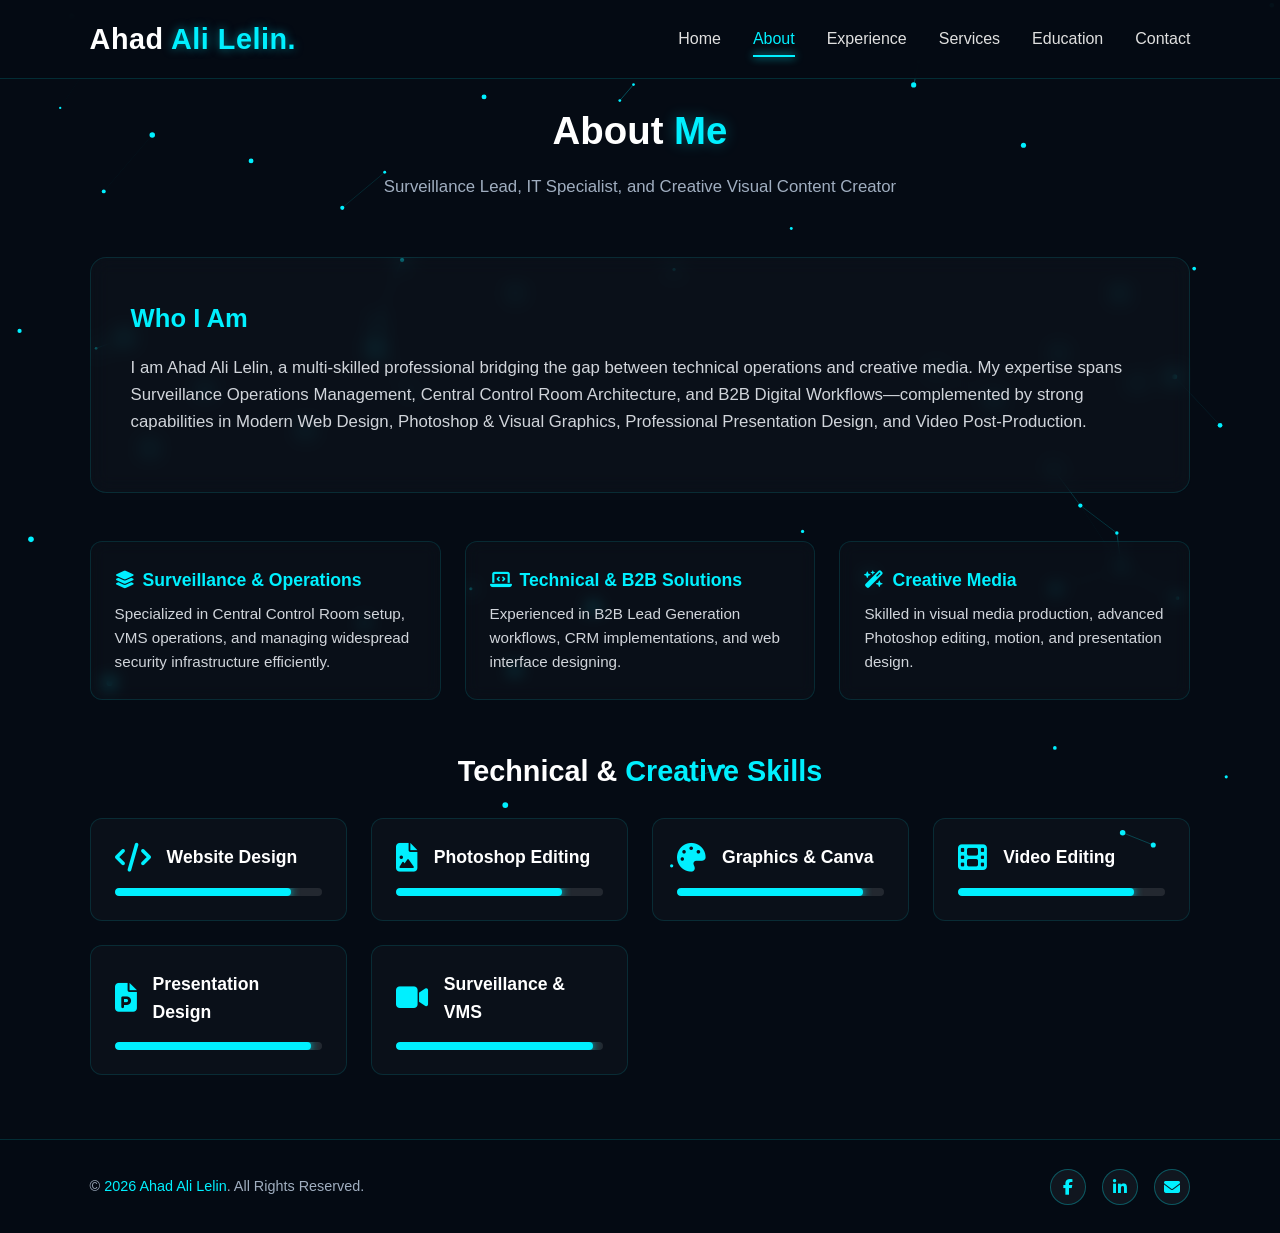
==== about.html @ 0254fa6e "Update about.html" ====
<!DOCTYPE html>
<html lang="bn">
<head>
    <meta charset="UTF-8">
    <meta name="viewport" content="width=device-width, initial-scale=1.0">
    <title>About - Ahad Ali Lelin</title>
    <!-- Font Awesome Icons -->
    <link rel="stylesheet" href="https://cdnjs.cloudflare.com/ajax/libs/font-awesome/6.4.2/css/all.min.css">
    <style>
        * { margin: 0; padding: 0; box-sizing: border-box; font-family: 'Segoe UI', Tahoma, Geneva, Verdana, sans-serif; }
        body { background-color: #050b14; color: #fff; overflow-x: hidden; line-height: 1.6; }
        #bg-canvas { position: fixed; top: 0; left: 0; width: 100%; height: 100%; z-index: -1; background-color: #050b14; pointer-events: none; }
        
        /* Navigation Header */
        .header { position: fixed; top: 0; left: 0; width: 100%; padding: 1rem 7%; background: rgba(5, 11, 20, 0.95); backdrop-filter: blur(12px); display: flex; justify-content: space-between; align-items: center; z-index: 1000; border-bottom: 1px solid rgba(0, 240, 255, 0.15); }
        .logo { font-size: 1.8rem; color: #fff; text-decoration: none; font-weight: 700; letter-spacing: 0.5px; }
        .logo span { color: #00f0ff; text-shadow: 0 0 10px rgba(0, 240, 255, 0.5); }
        .navbar { display: flex; align-items: center; gap: 2rem; }
        .navbar a { font-size: 1rem; color: #e0e0e0; text-decoration: none; font-weight: 500; transition: all 0.3s ease; position: relative; }
        .navbar a::after { content: ''; position: absolute; bottom: -5px; left: 0; width: 0%; height: 2px; background: #00f0ff; transition: 0.3s ease; box-shadow: 0 0 8px #00f0ff; }
        .navbar a:hover::after, .navbar a.active::after { width: 100%; }
        .navbar a:hover, .navbar a.active { color: #00f0ff; }
        
        /* Main Container */
        .main-content { 
            padding-top: 100px; 
            padding-bottom: 4rem; 
            padding-left: 7%; 
            padding-right: 7%; 
            max-width: 1300px; 
            margin: 0 auto; 
            position: relative;
            z-index: 1;
        }
        .heading { font-size: 2.4rem; text-align: center; margin-bottom: 0.8rem; font-weight: 700; }
        .heading span { color: #00f0ff; text-shadow: 0 0 15px rgba(0, 240, 255, 0.3); }
        .sub-heading { text-align: center; color: #a0aec0; margin-bottom: 3.5rem; font-size: 1.05rem; }

        /* About Section Block */
        .about-content {
            background: rgba(255, 255, 255, 0.025);
            backdrop-filter: blur(10px);
            border: 1px solid rgba(0, 240, 255, 0.12);
            border-radius: 16px;
            padding: 2.5rem;
            margin-bottom: 3rem;
        }

        .about-content h3 { font-size: 1.6rem; color: #00f0ff; margin-bottom: 1rem; }
        .about-content p { color: #d1d5db; font-size: 1.05rem; margin-bottom: 1rem; }

        /* Information Grid Highlights */
        .info-grid {
            display: grid;
            grid-template-columns: repeat(auto-fit, minmax(280px, 1fr));
            gap: 1.5rem;
            margin-bottom: 3rem;
        }

        .info-box {
            background: rgba(255, 255, 255, 0.02);
            border: 1px solid rgba(0, 240, 255, 0.12);
            padding: 1.5rem;
            border-radius: 12px;
            backdrop-filter: blur(8px);
        }

        .info-box h4 {
            color: #00f0ff;
            font-size: 1.1rem;
            margin-bottom: 0.5rem;
            display: flex;
            align-items: center;
            gap: 0.5rem;
        }

        .info-box p {
            color: #d1d5db;
            font-size: 0.95rem;
        }

        /* Technical & Creative Skills Section */
        .skills-heading { font-size: 1.8rem; margin: 3rem 0 1.5rem; text-align: center; color: #fff; }
        .skills-heading span { color: #00f0ff; }

        .skills-grid {
            display: grid;
            grid-template-columns: repeat(auto-fit, minmax(250px, 1fr));
            gap: 1.5rem;
        }

        .skill-card {
            background: rgba(255, 255, 255, 0.025);
            border: 1px solid rgba(0, 240, 255, 0.12);
            padding: 1.5rem;
            border-radius: 12px;
            transition: all 0.4s ease;
            position: relative;
            overflow: hidden;
        }

        .skill-card:hover {
            border-color: #00f0ff;
            transform: translateY(-5px);
            box-shadow: 0 10px 25px rgba(0, 240, 255, 0.15);
            background: rgba(0, 240, 255, 0.03);
        }

        .skill-card-header {
            display: flex;
            align-items: center;
            gap: 1rem;
            margin-bottom: 1rem;
        }

        .skill-card-header i {
            font-size: 1.8rem;
            color: #00f0ff;
        }

        .skill-card-header h4 {
            font-size: 1.1rem;
            color: #fff;
        }

        .progress-bar {
            width: 100%;
            height: 8px;
            background: rgba(255, 255, 255, 0.1);
            border-radius: 10px;
            overflow: hidden;
        }

        .progress {
            height: 100%;
            background: #00f0ff;
            box-shadow: 0 0 10px #00f0ff;
            border-radius: 10px;
        }

        /* Footer Section */
        .footer { 
            background: rgba(5, 11, 20, 0.95); 
            border-top: 1px solid rgba(0, 240, 255, 0.15); 
            padding: 1.8rem 7%; 
            position: relative;
            z-index: 1;
        }
        
        .footer-content { 
            display: flex; 
            justify-content: space-between; 
            align-items: center; 
            max-width: 1300px; 
            margin: 0 auto; 
            flex-wrap: wrap; 
            gap: 1rem; 
        }
        
        .footer-text { color: #a0aec0; font-size: 0.9rem; }
        .footer-text span { color: #00f0ff; }
        
        .footer-socials { display: flex; gap: 1rem; }
        .footer-socials a { 
            display: inline-flex; 
            justify-content: center; 
            align-items: center; 
            width: 36px; 
            height: 36px; 
            background: rgba(255, 255, 255, 0.05); 
            border: 1px solid rgba(0, 240, 255, 0.3); 
            border-radius: 50%; 
            color: #00f0ff; 
            font-size: 1rem; 
            text-decoration: none; 
            transition: all 0.3s ease; 
        }
        
        .footer-socials a:hover { 
            background: #00f0ff; 
            color: #050b14; 
            box-shadow: 0 0 10px #00f0ff; 
        }

        @media (max-width: 991px) { 
            .header { padding: 1rem 4%; } 
            .main-content { padding-left: 5%; padding-right: 5%; }
        }
        @media (max-width: 768px) { 
            .navbar { display: none; }
            .main-content { padding-top: 90px; }
            .footer-content { flex-direction: column; text-align: center; } 
        }
    </style>
</head>
<body>
    <canvas id="bg-canvas"></canvas>

    <!-- Header Navigation -->
    <header class="header">
        <a href="index.html" class="logo">Ahad<span> Ali Lelin.</span></a>
        <nav class="navbar">
            <a href="index.html">Home</a>
            <a href="about.html" class="active">About</a>
            <a href="experience.html">Experience</a>
            <a href="services.html">Services</a>
            <a href="education.html">Education</a>
            <a href="contact.html">Contact</a>
        </nav>
    </header>

    <!-- Main Content -->
    <main class="main-content">
        <h2 class="heading">About <span>Me</span></h2>
        <p class="sub-heading">Surveillance Lead, IT Specialist, and Creative Visual Content Creator</p>

        <div class="about-content">
            <h3>Who I Am</h3>
            <p>I am Ahad Ali Lelin, a multi-skilled professional bridging the gap between technical operations and creative media. My expertise spans Surveillance Operations Management, Central Control Room Architecture, and B2B Digital Workflows—complemented by strong capabilities in Modern Web Design, Photoshop & Visual Graphics, Professional Presentation Design, and Video Post-Production.</p>
        </div>

        <!-- Highlight Info Grid -->
        <div class="info-grid">
            <div class="info-box">
                <h4><i class="fa-solid fa-layer-group"></i> Surveillance & Operations</h4>
                <p>Specialized in Central Control Room setup, VMS operations, and managing widespread security infrastructure efficiently.</p>
            </div>
            <div class="info-box">
                <h4><i class="fa-solid fa-laptop-code"></i> Technical & B2B Solutions</h4>
                <p>Experienced in B2B Lead Generation workflows, CRM implementations, and web interface designing.</p>
            </div>
            <div class="info-box">
                <h4><i class="fa-solid fa-wand-magic-sparkles"></i> Creative Media</h4>
                <p>Skilled in visual media production, advanced Photoshop editing, motion, and presentation design.</p>
            </div>
        </div>

        <h3 class="skills-heading">Technical & <span>Creative Skills</span></h3>

        <div class="skills-grid">
            <div class="skill-card">
                <div class="skill-card-header">
                    <i class="fa-solid fa-code"></i>
                    <h4>Website Design</h4>
                </div>
                <div class="progress-bar">
                    <div class="progress" style="width: 85%;"></div>
                </div>
            </div>

            <div class="skill-card">
                <div class="skill-card-header">
                    <i class="fa-solid fa-file-image"></i>
                    <h4>Photoshop Editing</h4>
                </div>
                <div class="progress-bar">
                    <div class="progress" style="width: 80%;"></div>
                </div>
            </div>

            <div class="skill-card">
                <div class="skill-card-header">
                    <i class="fa-solid fa-palette"></i>
                    <h4>Graphics & Canva</h4>
                </div>
                <div class="progress-bar">
                    <div class="progress" style="width: 90%;"></div>
                </div>
            </div>

            <div class="skill-card">
                <div class="skill-card-header">
                    <i class="fa-solid fa-film"></i>
                    <h4>Video Editing</h4>
                </div>
                <div class="progress-bar">
                    <div class="progress" style="width: 85%;"></div>
                </div>
            </div>

            <div class="skill-card">
                <div class="skill-card-header">
                    <i class="fa-solid fa-file-powerpoint"></i>
                    <h4>Presentation Design</h4>
                </div>
                <div class="progress-bar">
                    <div class="progress" style="width: 95%;"></div>
                </div>
            </div>

            <div class="skill-card">
                <div class="skill-card-header">
                    <i class="fa-solid fa-video"></i>
                    <h4>Surveillance & VMS</h4>
                </div>
                <div class="progress-bar">
                    <div class="progress" style="width: 95%;"></div>
                </div>
            </div>
        </div>
    </main>

    <!-- Footer Section -->
    <footer class="footer">
        <div class="footer-content">
            <p class="footer-text">&copy; <span id="year"></span> <span>Ahad Ali Lelin</span>. All Rights Reserved.</p>
            <div class="footer-socials">
                <a href="https://www.facebook.com/ahedali.co" target="_blank" rel="noopener noreferrer" aria-label="Facebook"><i class="fa-brands fa-facebook-f"></i></a>
                <a href="https://www.linkedin.com/in/ahed-ali-1a391a42a" target="_blank" rel="noopener noreferrer" aria-label="LinkedIn"><i class="fa-brands fa-linkedin-in"></i></a>
                <a href="mailto:lalin1622214@gmail.com" aria-label="Email"><i class="fa-solid fa-envelope"></i></a>
            </div>
        </div>
    </footer>

    <!-- Background Canvas Animation Script -->
    <script>
        document.getElementById('year').textContent = new Date().getFullYear();

        const canvas = document.getElementById('bg-canvas');
        const ctx = canvas.getContext('2d');
        let particlesArray = [];
        const numberOfParticles = 60;

        function resizeCanvas() { 
            canvas.width = window.innerWidth; 
            canvas.height = window.innerHeight; 
        }
        resizeCanvas();

        window.addEventListener('resize', () => {
            resizeCanvas();
            init();
        });

        class Particle {
            constructor() {
                this.x = Math.random() * canvas.width;
                this.y = Math.random() * canvas.height;
                this.size = Math.random() * 2 + 1;
                this.speedX = (Math.random() - 0.5) * 0.5;
                this.speedY = (Math.random() - 0.5) * 0.5;
                this.color = '#00f0ff';
            }
            update() {
                this.x += this.speedX; 
                this.y += this.speedY;
                if (this.x > canvas.width) this.x = 0; 
                if (this.x < 0) this.x = canvas.width;
                if (this.y > canvas.height) this.y = 0; 
                if (this.y < 0) this.y = canvas.height;
            }
            draw() {
                ctx.beginPath(); 
                ctx.arc(this.x, this.y, this.size, 0, Math.PI * 2);
                ctx.fillStyle = this.color; 
                ctx.fill();
            }
        }

        function init() { 
            particlesArray = []; 
            for (let i = 0; i < numberOfParticles; i++) { 
                particlesArray.push(new Particle()); 
            } 
        }

        function animate() { 
            ctx.clearRect(0, 0, canvas.width, canvas.height); 
            for (let i = 0; i < particlesArray.length; i++) { 
                particlesArray[i].update(); 
                particlesArray[i].draw(); 

                for (let j = i; j < particlesArray.length; j++) {
                    const dx = particlesArray[i].x - particlesArray[j].x;
                    const dy = particlesArray[i].y - particlesArray[j].y;
                    const distance = Math.sqrt(dx * dx + dy * dy);
                    
                    if (distance < 100) {
                        ctx.beginPath();
                        ctx.strokeStyle = `rgba(0, 240, 255, ${0.8 - distance/100})`;
                        ctx.lineWidth = 0.5;
                        ctx.moveTo(particlesArray[i].x, particlesArray[i].y);
                        ctx.lineTo(particlesArray[j].x, particlesArray[j].y);
                        ctx.stroke();
                    }
                }
            } 
            requestAnimationFrame(animate); 
        }

        init(); 
        animate();
    </script>
</body>
</html>
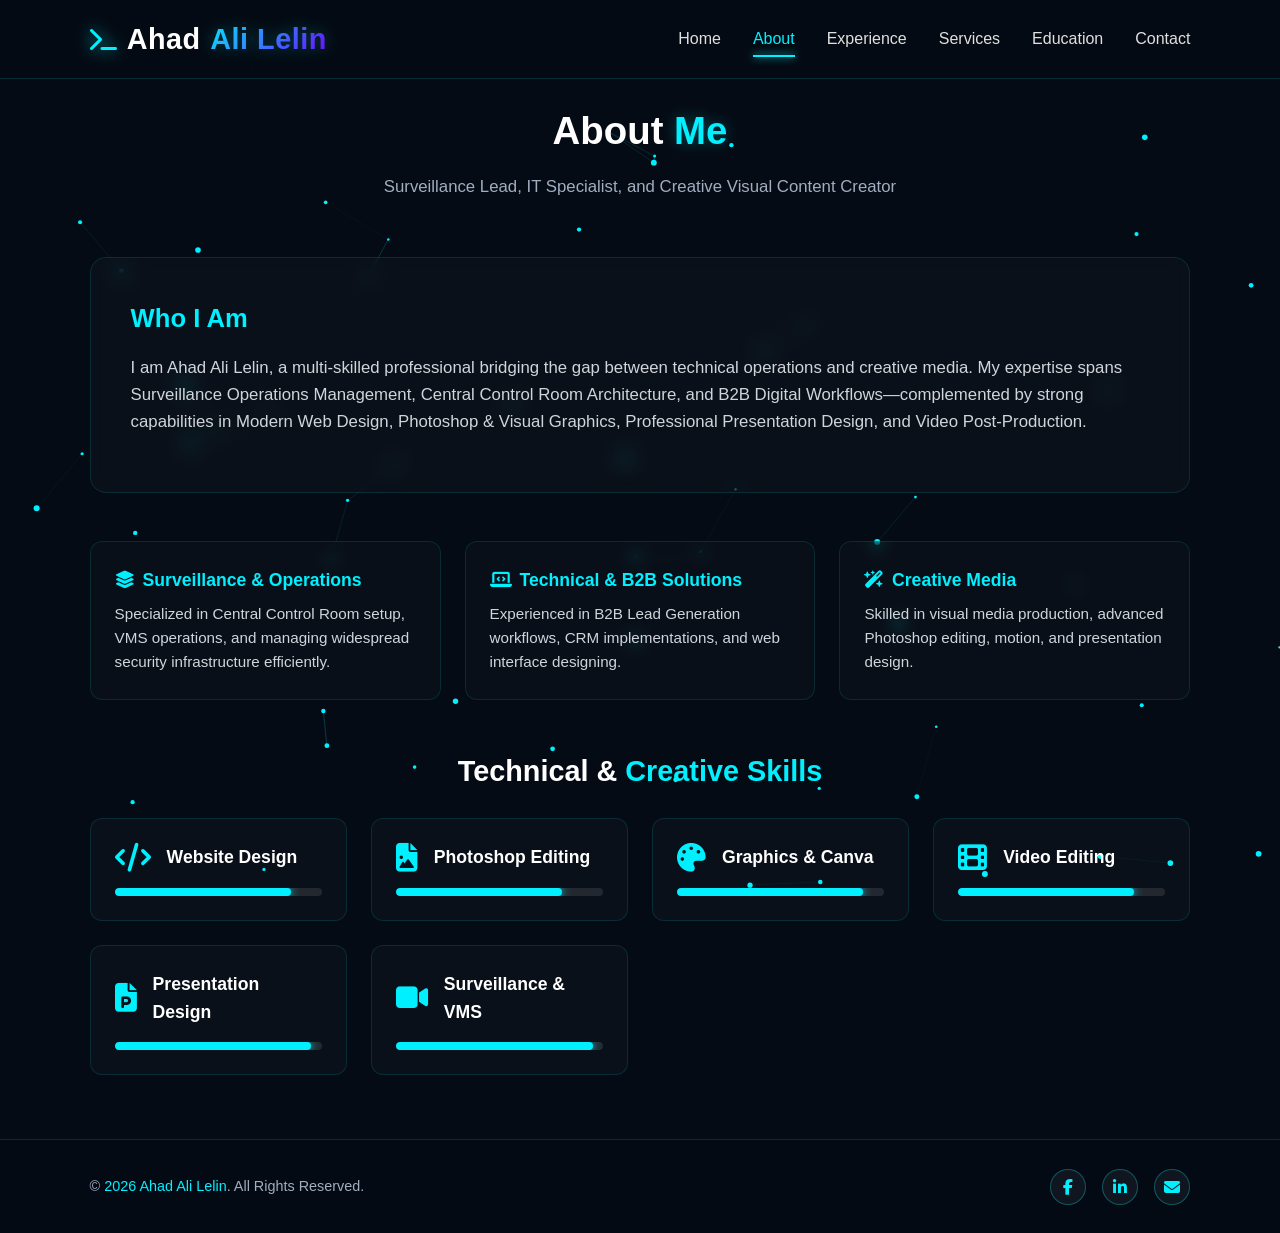
==== commit 79136eed: "Update about.html" ====
--- a/about.html
+++ b/about.html
@@ -11,17 +11,47 @@
         body { background-color: #050b14; color: #fff; overflow-x: hidden; line-height: 1.6; }
         #bg-canvas { position: fixed; top: 0; left: 0; width: 100%; height: 100%; z-index: -1; background-color: #050b14; pointer-events: none; }
         
-        /* Navigation Header */
+        /* Fixed Header Nav */
         .header { position: fixed; top: 0; left: 0; width: 100%; padding: 1rem 7%; background: rgba(5, 11, 20, 0.95); backdrop-filter: blur(12px); display: flex; justify-content: space-between; align-items: center; z-index: 1000; border-bottom: 1px solid rgba(0, 240, 255, 0.15); }
-        .logo { font-size: 1.8rem; color: #fff; text-decoration: none; font-weight: 700; letter-spacing: 0.5px; }
-        .logo span { color: #00f0ff; text-shadow: 0 0 10px rgba(0, 240, 255, 0.5); }
+        
+        /* Dynamic Dynamic Neon Logo Style */
+        .logo {
+            font-size: 1.8rem;
+            color: #ffffff;
+            text-decoration: none;
+            font-weight: 700;
+            letter-spacing: 0.5px;
+            display: inline-flex;
+            align-items: center;
+            gap: 0.6rem;
+            transition: all 0.3s ease;
+        }
+
+        .logo-icon {
+            font-size: 1.5rem;
+            color: #00f0ff;
+            filter: drop-shadow(0 0 8px rgba(0, 240, 255, 0.8));
+            transition: transform 0.4s ease, color 0.4s ease;
+        }
+
+        .logo-accent {
+            background: linear-gradient(135deg, #00f0ff 0%, #7000ff 100%);
+            -webkit-background-clip: text;
+            -webkit-text-fill-color: transparent;
+            filter: drop-shadow(0 0 8px rgba(0, 240, 255, 0.3));
+        }
+
+        .logo:hover .logo-icon {
+            transform: rotate(15deg) scale(1.1);
+        }
+
         .navbar { display: flex; align-items: center; gap: 2rem; }
         .navbar a { font-size: 1rem; color: #e0e0e0; text-decoration: none; font-weight: 500; transition: all 0.3s ease; position: relative; }
         .navbar a::after { content: ''; position: absolute; bottom: -5px; left: 0; width: 0%; height: 2px; background: #00f0ff; transition: 0.3s ease; box-shadow: 0 0 8px #00f0ff; }
         .navbar a:hover::after, .navbar a.active::after { width: 100%; }
         .navbar a:hover, .navbar a.active { color: #00f0ff; }
         
-        /* Main Container */
+        /* Main Section Area */
         .main-content { 
             padding-top: 100px; 
             padding-bottom: 4rem; 
@@ -36,7 +66,6 @@
         .heading span { color: #00f0ff; text-shadow: 0 0 15px rgba(0, 240, 255, 0.3); }
         .sub-heading { text-align: center; color: #a0aec0; margin-bottom: 3.5rem; font-size: 1.05rem; }
 
-        /* About Section Block */
         .about-content {
             background: rgba(255, 255, 255, 0.025);
             backdrop-filter: blur(10px);
@@ -49,7 +78,6 @@
         .about-content h3 { font-size: 1.6rem; color: #00f0ff; margin-bottom: 1rem; }
         .about-content p { color: #d1d5db; font-size: 1.05rem; margin-bottom: 1rem; }
 
-        /* Information Grid Highlights */
         .info-grid {
             display: grid;
             grid-template-columns: repeat(auto-fit, minmax(280px, 1fr));
@@ -79,7 +107,6 @@
             font-size: 0.95rem;
         }
 
-        /* Technical & Creative Skills Section */
         .skills-heading { font-size: 1.8rem; margin: 3rem 0 1.5rem; text-align: center; color: #fff; }
         .skills-heading span { color: #00f0ff; }
 
@@ -138,7 +165,6 @@
             border-radius: 10px;
         }
 
-        /* Footer Section */
         .footer { 
             background: rgba(5, 11, 20, 0.95); 
             border-top: 1px solid rgba(0, 240, 255, 0.15); 
@@ -196,9 +222,11 @@
 <body>
     <canvas id="bg-canvas"></canvas>
 
-    <!-- Header Navigation -->
+    <!-- Navigation Header -->
     <header class="header">
-        <a href="index.html" class="logo">Ahad<span> Ali Lelin.</span></a>
+        <a href="index.html" class="logo">
+            <i class="fa-solid fa-terminal logo-icon"></i> Ahad<span class="logo-accent"> Ali Lelin</span>
+        </a>
         <nav class="navbar">
             <a href="index.html">Home</a>
             <a href="about.html" class="active">About</a>
@@ -219,7 +247,6 @@
             <p>I am Ahad Ali Lelin, a multi-skilled professional bridging the gap between technical operations and creative media. My expertise spans Surveillance Operations Management, Central Control Room Architecture, and B2B Digital Workflows—complemented by strong capabilities in Modern Web Design, Photoshop & Visual Graphics, Professional Presentation Design, and Video Post-Production.</p>
         </div>
 
-        <!-- Highlight Info Grid -->
         <div class="info-grid">
             <div class="info-box">
                 <h4><i class="fa-solid fa-layer-group"></i> Surveillance & Operations</h4>
@@ -312,7 +339,7 @@
         </div>
     </footer>
 
-    <!-- Background Canvas Animation Script -->
+    <!-- Canvas Animation Script -->
     <script>
         document.getElementById('year').textContent = new Date().getFullYear();
 
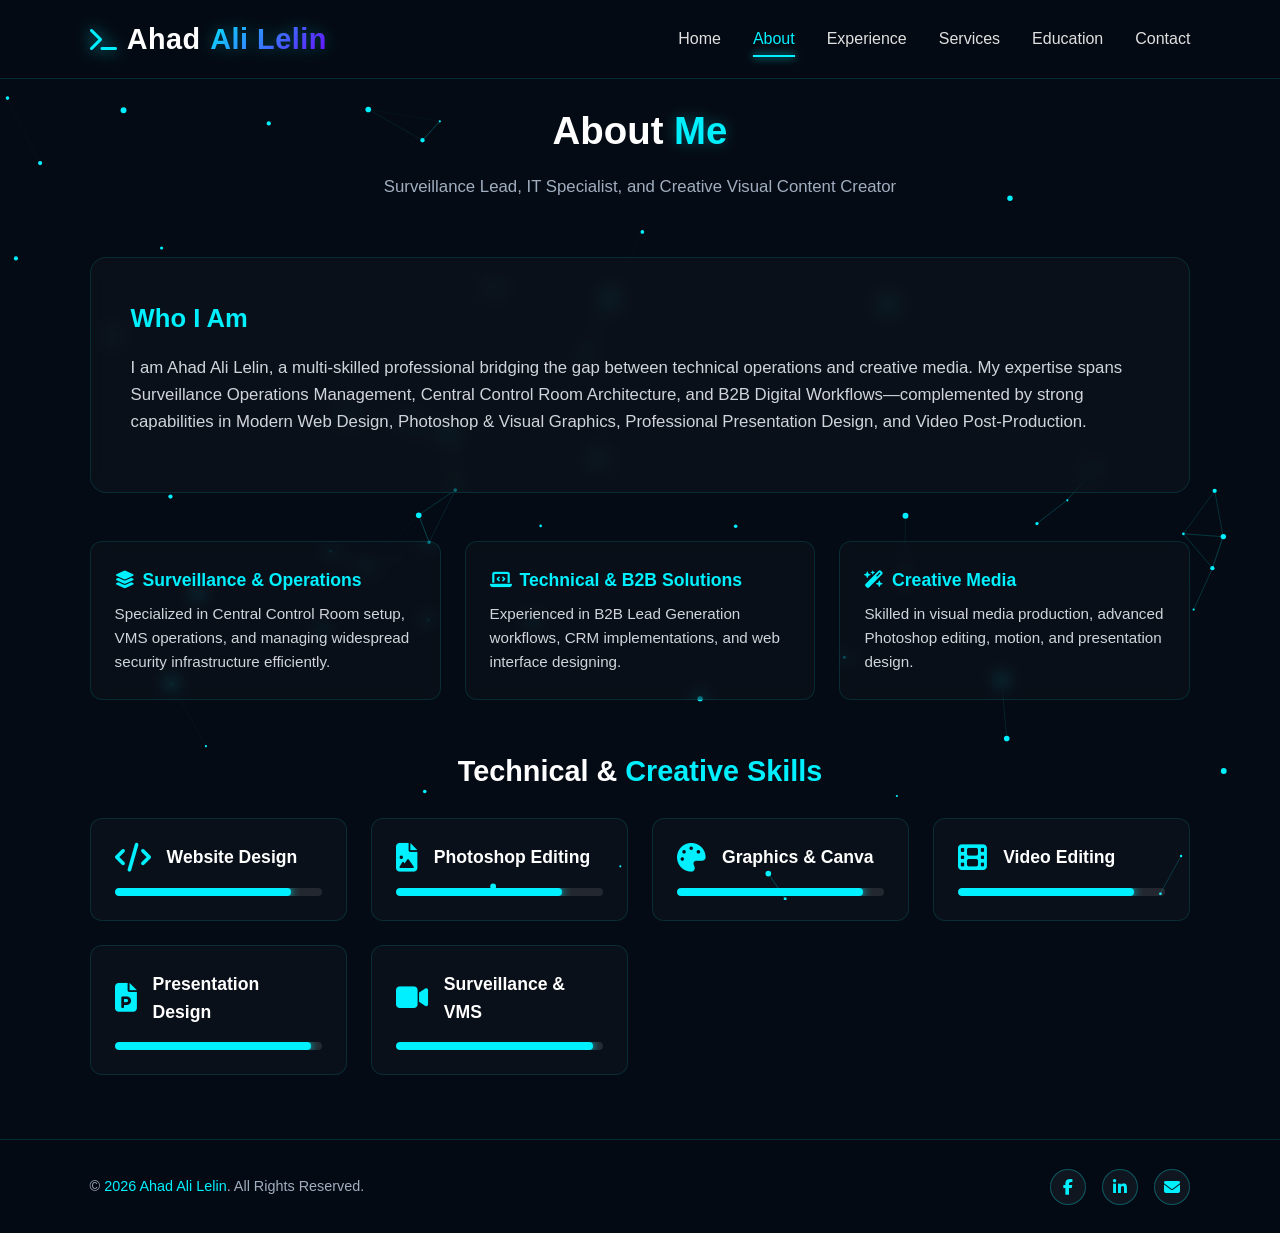
==== commit 7e326d0c: "Update about.html" ====
--- a/about.html
+++ b/about.html
@@ -14,7 +14,7 @@
         /* Fixed Header Nav */
         .header { position: fixed; top: 0; left: 0; width: 100%; padding: 1rem 7%; background: rgba(5, 11, 20, 0.95); backdrop-filter: blur(12px); display: flex; justify-content: space-between; align-items: center; z-index: 1000; border-bottom: 1px solid rgba(0, 240, 255, 0.15); }
         
-        /* Dynamic Dynamic Neon Logo Style */
+        /* Dynamic Neon Logo Style */
         .logo {
             font-size: 1.8rem;
             color: #ffffff;
@@ -50,6 +50,15 @@
         .navbar a::after { content: ''; position: absolute; bottom: -5px; left: 0; width: 0%; height: 2px; background: #00f0ff; transition: 0.3s ease; box-shadow: 0 0 8px #00f0ff; }
         .navbar a:hover::after, .navbar a.active::after { width: 100%; }
         .navbar a:hover, .navbar a.active { color: #00f0ff; }
+        
+        /* Mobile Menu Icon */
+        #menu-icon {
+            font-size: 1.8rem;
+            color: #00f0ff;
+            cursor: pointer;
+            display: none;
+            transition: transform 0.3s ease;
+        }
         
         /* Main Section Area */
         .main-content { 
@@ -208,12 +217,32 @@
             box-shadow: 0 0 10px #00f0ff; 
         }
 
+        /* Responsive Styles Update */
         @media (max-width: 991px) { 
             .header { padding: 1rem 4%; } 
             .main-content { padding-left: 5%; padding-right: 5%; }
+            .footer { padding: 1.8rem 4%; }
         }
         @media (max-width: 768px) { 
-            .navbar { display: none; }
+            #menu-icon { display: block; }
+
+            .navbar { 
+                position: absolute;
+                top: 100%;
+                left: 0;
+                width: 100%;
+                padding: 1.5rem 4%;
+                background: rgba(5, 11, 20, 0.95);
+                backdrop-filter: blur(15px);
+                border-bottom: 1px solid rgba(0, 240, 255, 0.2);
+                flex-direction: column;
+                align-items: flex-start;
+                gap: 1.5rem;
+                display: none;
+                box-shadow: 0 10px 20px rgba(0,0,0,0.5);
+            } 
+
+            .navbar.active { display: flex; }
             .main-content { padding-top: 90px; }
             .footer-content { flex-direction: column; text-align: center; } 
         }
@@ -227,7 +256,8 @@
         <a href="index.html" class="logo">
             <i class="fa-solid fa-terminal logo-icon"></i> Ahad<span class="logo-accent"> Ali Lelin</span>
         </a>
-        <nav class="navbar">
+        <i class="fa-solid fa-bars" id="menu-icon"></i>
+        <nav class="navbar" id="navbar">
             <a href="index.html">Home</a>
             <a href="about.html" class="active">About</a>
             <a href="experience.html">Experience</a>
@@ -339,10 +369,20 @@
         </div>
     </footer>
 
-    <!-- Canvas Animation Script -->
+    <!-- Canvas Animation & Mobile Menu Script -->
     <script>
         document.getElementById('year').textContent = new Date().getFullYear();
 
+        /* Mobile Menu Toggle Logic */
+        const menuIcon = document.getElementById('menu-icon');
+        const navbar = document.getElementById('navbar');
+
+        menuIcon.addEventListener('click', () => {
+            navbar.classList.toggle('active');
+            menuIcon.classList.toggle('fa-xmark');
+        });
+
+        /* Canvas Particle Background */
         const canvas = document.getElementById('bg-canvas');
         const ctx = canvas.getContext('2d');
         let particlesArray = [];
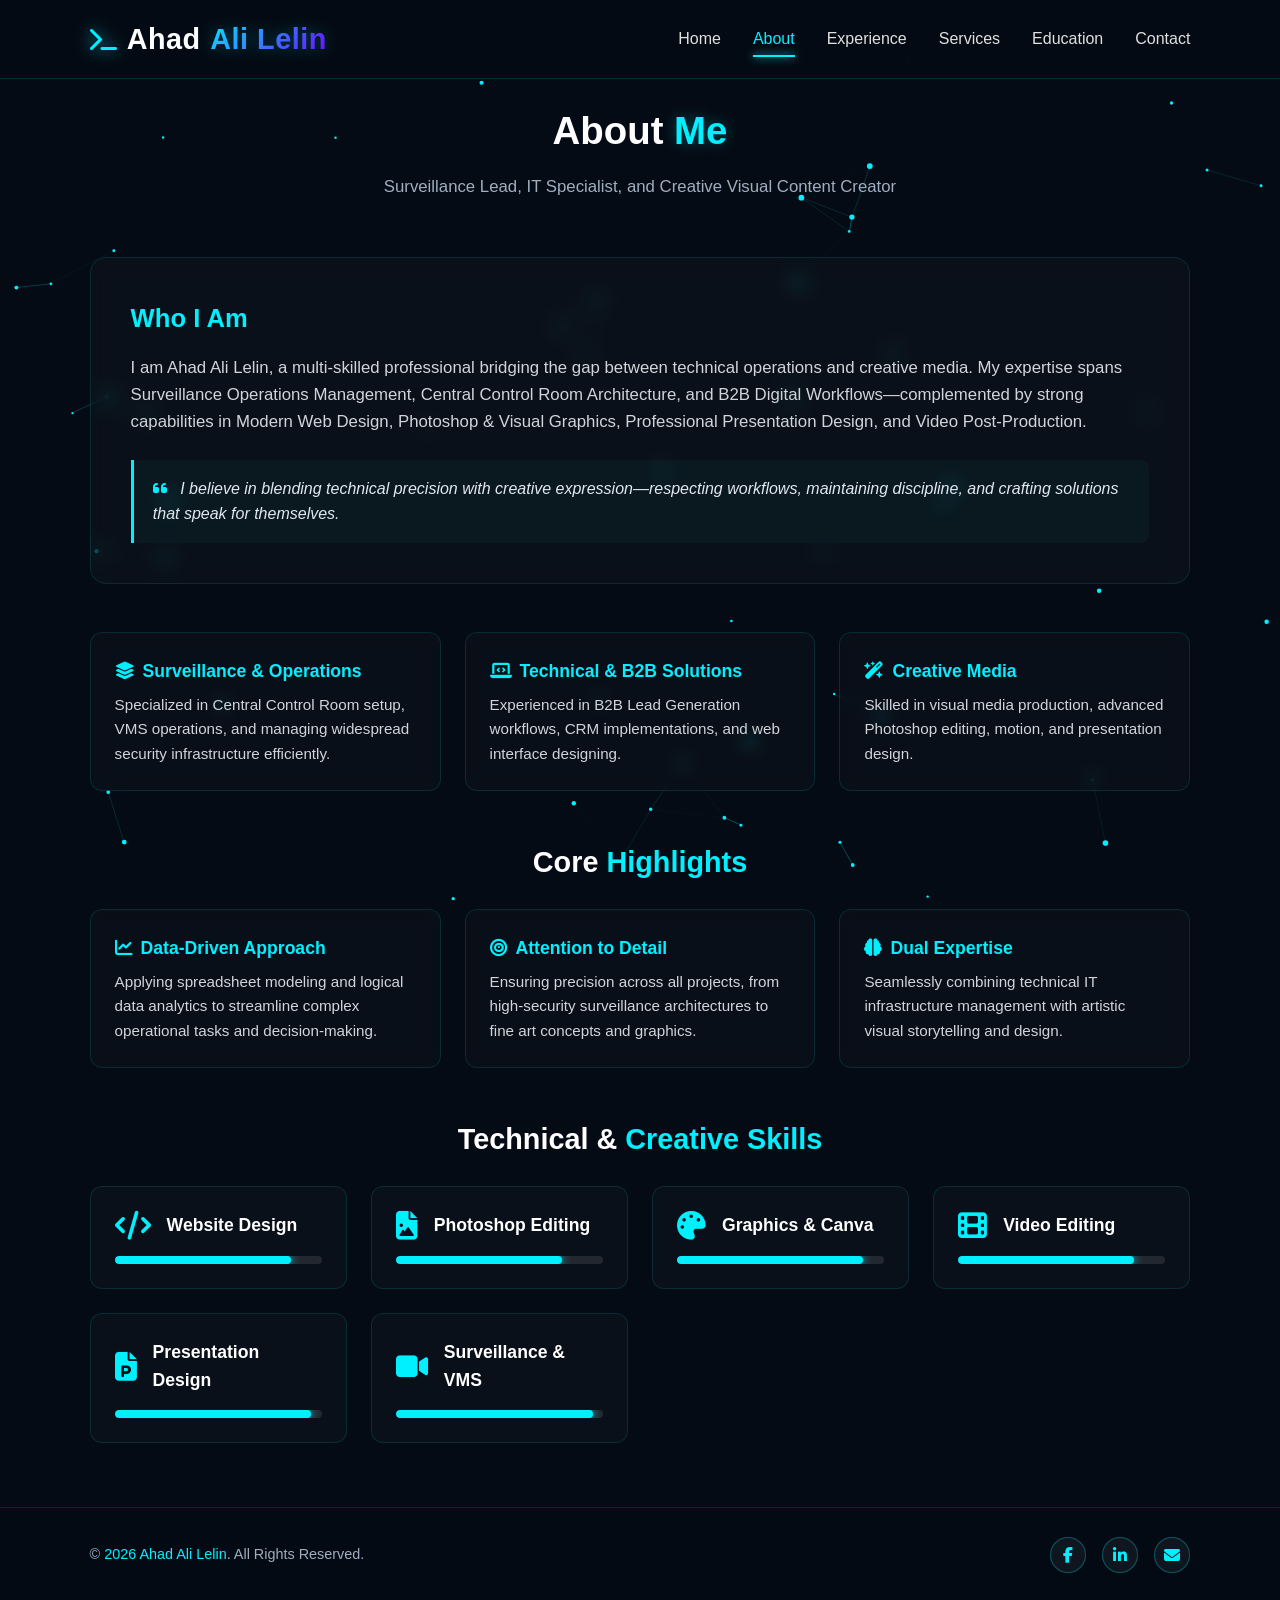
==== commit 698e9c5f: "Update about.html" ====
--- a/about.html
+++ b/about.html
@@ -87,6 +87,17 @@
         .about-content h3 { font-size: 1.6rem; color: #00f0ff; margin-bottom: 1rem; }
         .about-content p { color: #d1d5db; font-size: 1.05rem; margin-bottom: 1rem; }
 
+        /* [NEW STYLING] Philosophy Quote Block */
+        .philosophy-quote {
+            margin-top: 1.5rem;
+            padding: 1rem 1.2rem;
+            border-left: 3px solid #00f0ff;
+            background: rgba(0, 240, 255, 0.03);
+            border-radius: 0 8px 8px 0;
+            font-style: italic;
+            color: #e2e8f0;
+        }
+
         .info-grid {
             display: grid;
             grid-template-columns: repeat(auto-fit, minmax(280px, 1fr));
@@ -100,6 +111,12 @@
             padding: 1.5rem;
             border-radius: 12px;
             backdrop-filter: blur(8px);
+            transition: all 0.3s ease;
+        }
+
+        .info-box:hover {
+            border-color: rgba(0, 240, 255, 0.4);
+            transform: translateY(-3px);
         }
 
         .info-box h4 {
@@ -272,11 +289,19 @@
         <h2 class="heading">About <span>Me</span></h2>
         <p class="sub-heading">Surveillance Lead, IT Specialist, and Creative Visual Content Creator</p>
 
+        <!-- Who I Am & My Philosophy -->
         <div class="about-content">
             <h3>Who I Am</h3>
             <p>I am Ahad Ali Lelin, a multi-skilled professional bridging the gap between technical operations and creative media. My expertise spans Surveillance Operations Management, Central Control Room Architecture, and B2B Digital Workflows—complemented by strong capabilities in Modern Web Design, Photoshop & Visual Graphics, Professional Presentation Design, and Video Post-Production.</p>
+            
+            <!-- [NEW ADDITION] My Philosophy Block -->
+            <div class="philosophy-quote">
+                <i class="fa-solid fa-quote-left" style="color: #00f0ff; margin-right: 0.5rem;"></i>
+                I believe in blending technical precision with creative expression—respecting workflows, maintaining discipline, and crafting solutions that speak for themselves.
+            </div>
         </div>
 
+        <!-- Info Grid (Existing Core Competencies) -->
         <div class="info-grid">
             <div class="info-box">
                 <h4><i class="fa-solid fa-layer-group"></i> Surveillance & Operations</h4>
@@ -292,6 +317,25 @@
             </div>
         </div>
 
+        <!-- [NEW ADDITION] Core Strengths / Highlights Section -->
+        <h3 class="skills-heading">Core <span>Highlights</span></h3>
+
+        <div class="info-grid">
+            <div class="info-box">
+                <h4><i class="fa-solid fa-chart-line"></i> Data-Driven Approach</h4>
+                <p>Applying spreadsheet modeling and logical data analytics to streamline complex operational tasks and decision-making.</p>
+            </div>
+            <div class="info-box">
+                <h4><i class="fa-solid fa-bullseye"></i> Attention to Detail</h4>
+                <p>Ensuring precision across all projects, from high-security surveillance architectures to fine art concepts and graphics.</p>
+            </div>
+            <div class="info-box">
+                <h4><i class="fa-solid fa-brain"></i> Dual Expertise</h4>
+                <p>Seamlessly combining technical IT infrastructure management with artistic visual storytelling and design.</p>
+            </div>
+        </div>
+
+        <!-- Skills Section -->
         <h3 class="skills-heading">Technical & <span>Creative Skills</span></h3>
 
         <div class="skills-grid">
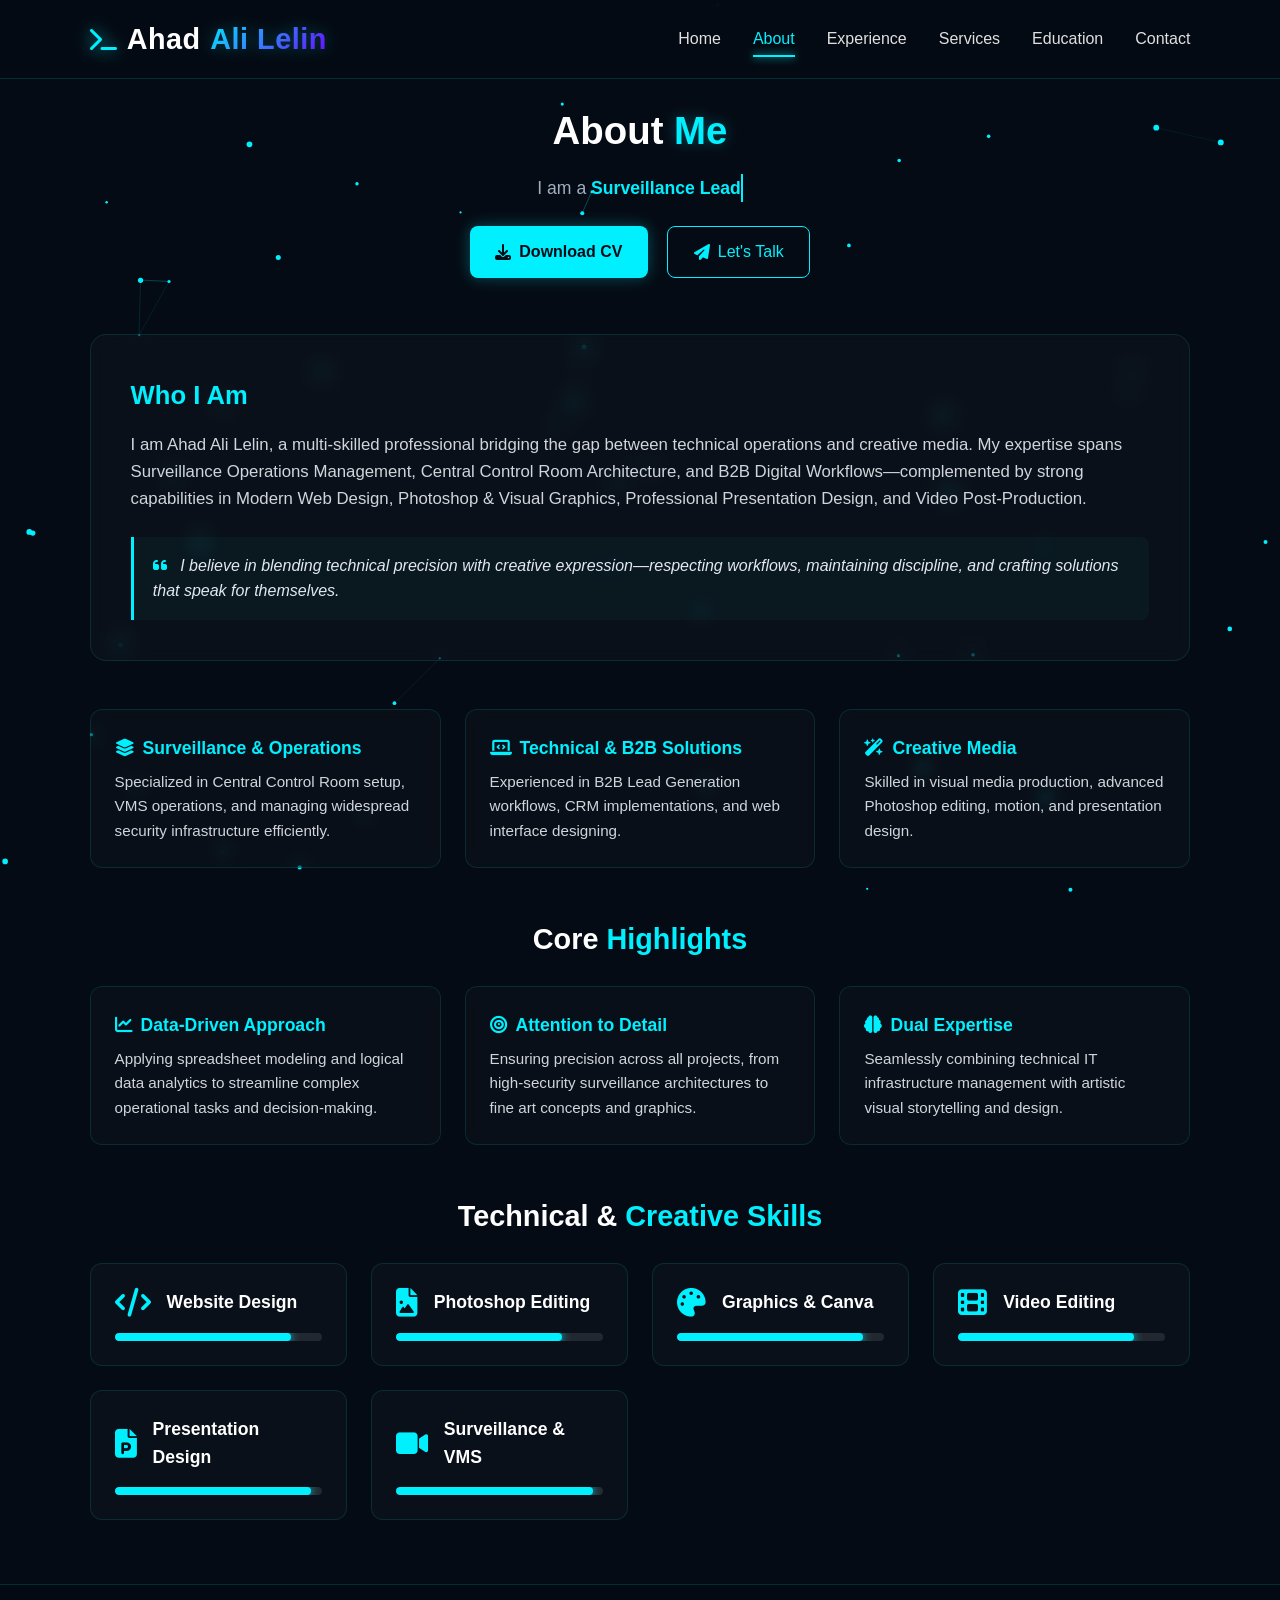
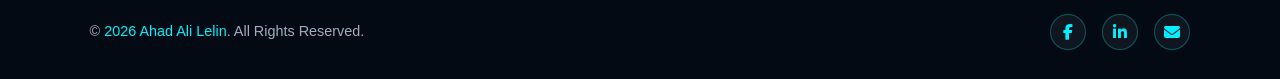
==== commit 374c691d: "Update about.html" ====
--- a/about.html
+++ b/about.html
@@ -14,7 +14,7 @@
         /* Fixed Header Nav */
         .header { position: fixed; top: 0; left: 0; width: 100%; padding: 1rem 7%; background: rgba(5, 11, 20, 0.95); backdrop-filter: blur(12px); display: flex; justify-content: space-between; align-items: center; z-index: 1000; border-bottom: 1px solid rgba(0, 240, 255, 0.15); }
         
-        /* Dynamic Neon Logo Style */
+        /* Logo Style */
         .logo {
             font-size: 1.8rem;
             color: #ffffff;
@@ -51,7 +51,6 @@
         .navbar a:hover::after, .navbar a.active::after { width: 100%; }
         .navbar a:hover, .navbar a.active { color: #00f0ff; }
         
-        /* Mobile Menu Icon */
         #menu-icon {
             font-size: 1.8rem;
             color: #00f0ff;
@@ -73,7 +72,19 @@
         }
         .heading { font-size: 2.4rem; text-align: center; margin-bottom: 0.8rem; font-weight: 700; }
         .heading span { color: #00f0ff; text-shadow: 0 0 15px rgba(0, 240, 255, 0.3); }
-        .sub-heading { text-align: center; color: #a0aec0; margin-bottom: 3.5rem; font-size: 1.05rem; }
+        
+        /* Dynamic Typewriter Sub-heading */
+        .sub-heading { text-align: center; color: #a0aec0; margin-bottom: 1.5rem; font-size: 1.1rem; min-height: 1.6em; }
+        .typed-text { color: #00f0ff; font-weight: 600; }
+        .cursor { display: inline-block; width: 2px; background-color: #00f0ff; animation: blink 0.7s infinite; }
+        @keyframes blink { 0%, 100% { opacity: 1; } 50% { opacity: 0; } }
+
+        /* CTA Buttons Style */
+        .cta-buttons { display: flex; gap: 1.2rem; justify-content: center; margin-bottom: 3.5rem; }
+        .btn-cv { background: #00f0ff; color: #050b14; padding: 0.75rem 1.6rem; border-radius: 8px; font-weight: 600; text-decoration: none; box-shadow: 0 0 15px rgba(0, 240, 255, 0.3); transition: all 0.3s ease; display: inline-flex; align-items: center; gap: 0.5rem; }
+        .btn-cv:hover { transform: translateY(-3px); box-shadow: 0 0 25px rgba(0, 240, 255, 0.6); }
+        .btn-talk { border: 1px solid #00f0ff; color: #00f0ff; padding: 0.75rem 1.6rem; border-radius: 8px; font-weight: 500; text-decoration: none; transition: all 0.3s ease; display: inline-flex; align-items: center; gap: 0.5rem; }
+        .btn-talk:hover { background: rgba(0, 240, 255, 0.1); transform: translateY(-3px); }
 
         .about-content {
             background: rgba(255, 255, 255, 0.025);
@@ -87,7 +98,6 @@
         .about-content h3 { font-size: 1.6rem; color: #00f0ff; margin-bottom: 1rem; }
         .about-content p { color: #d1d5db; font-size: 1.05rem; margin-bottom: 1rem; }
 
-        /* [NEW STYLING] Philosophy Quote Block */
         .philosophy-quote {
             margin-top: 1.5rem;
             padding: 1rem 1.2rem;
@@ -148,8 +158,6 @@
             padding: 1.5rem;
             border-radius: 12px;
             transition: all 0.4s ease;
-            position: relative;
-            overflow: hidden;
         }
 
         .skill-card:hover {
@@ -234,7 +242,6 @@
             box-shadow: 0 0 10px #00f0ff; 
         }
 
-        /* Responsive Styles Update */
         @media (max-width: 991px) { 
             .header { padding: 1rem 4%; } 
             .main-content { padding-left: 5%; padding-right: 5%; }
@@ -242,7 +249,6 @@
         }
         @media (max-width: 768px) { 
             #menu-icon { display: block; }
-
             .navbar { 
                 position: absolute;
                 top: 100%;
@@ -258,7 +264,6 @@
                 display: none;
                 box-shadow: 0 10px 20px rgba(0,0,0,0.5);
             } 
-
             .navbar.active { display: flex; }
             .main-content { padding-top: 90px; }
             .footer-content { flex-direction: column; text-align: center; } 
@@ -287,21 +292,28 @@
     <!-- Main Content -->
     <main class="main-content">
         <h2 class="heading">About <span>Me</span></h2>
-        <p class="sub-heading">Surveillance Lead, IT Specialist, and Creative Visual Content Creator</p>
-
-        <!-- Who I Am & My Philosophy -->
+        
+        <!-- Typewriter Animated Text -->
+        <p class="sub-heading">I am a <span class="typed-text" id="typed-text"></span><span class="cursor">&nbsp;</span></p>
+
+        <!-- CTA Buttons -->
+        <div class="cta-buttons">
+            <a href="Ahad_Ali_Lelin_CV.pdf" download="Ahad_Ali_Lelin_CV.pdf" class="btn-cv"><i class="fa-solid fa-download"></i> Download CV</a>
+            <a href="contact.html" class="btn-talk"><i class="fa-solid fa-paper-plane"></i> Let's Talk</a>
+        </div>
+
+        <!-- Who I Am & Philosophy -->
         <div class="about-content">
             <h3>Who I Am</h3>
             <p>I am Ahad Ali Lelin, a multi-skilled professional bridging the gap between technical operations and creative media. My expertise spans Surveillance Operations Management, Central Control Room Architecture, and B2B Digital Workflows—complemented by strong capabilities in Modern Web Design, Photoshop & Visual Graphics, Professional Presentation Design, and Video Post-Production.</p>
             
-            <!-- [NEW ADDITION] My Philosophy Block -->
             <div class="philosophy-quote">
                 <i class="fa-solid fa-quote-left" style="color: #00f0ff; margin-right: 0.5rem;"></i>
                 I believe in blending technical precision with creative expression—respecting workflows, maintaining discipline, and crafting solutions that speak for themselves.
             </div>
         </div>
 
-        <!-- Info Grid (Existing Core Competencies) -->
+        <!-- Info Grid -->
         <div class="info-grid">
             <div class="info-box">
                 <h4><i class="fa-solid fa-layer-group"></i> Surveillance & Operations</h4>
@@ -317,7 +329,7 @@
             </div>
         </div>
 
-        <!-- [NEW ADDITION] Core Strengths / Highlights Section -->
+        <!-- Core Highlights -->
         <h3 class="skills-heading">Core <span>Highlights</span></h3>
 
         <div class="info-grid">
@@ -335,7 +347,7 @@
             </div>
         </div>
 
-        <!-- Skills Section -->
+        <!-- Technical Skills -->
         <h3 class="skills-heading">Technical & <span>Creative Skills</span></h3>
 
         <div class="skills-grid">
@@ -344,9 +356,7 @@
                     <i class="fa-solid fa-code"></i>
                     <h4>Website Design</h4>
                 </div>
-                <div class="progress-bar">
-                    <div class="progress" style="width: 85%;"></div>
-                </div>
+                <div class="progress-bar"><div class="progress" style="width: 85%;"></div></div>
             </div>
 
             <div class="skill-card">
@@ -354,9 +364,7 @@
                     <i class="fa-solid fa-file-image"></i>
                     <h4>Photoshop Editing</h4>
                 </div>
-                <div class="progress-bar">
-                    <div class="progress" style="width: 80%;"></div>
-                </div>
+                <div class="progress-bar"><div class="progress" style="width: 80%;"></div></div>
             </div>
 
             <div class="skill-card">
@@ -364,9 +372,7 @@
                     <i class="fa-solid fa-palette"></i>
                     <h4>Graphics & Canva</h4>
                 </div>
-                <div class="progress-bar">
-                    <div class="progress" style="width: 90%;"></div>
-                </div>
+                <div class="progress-bar"><div class="progress" style="width: 90%;"></div></div>
             </div>
 
             <div class="skill-card">
@@ -374,9 +380,7 @@
                     <i class="fa-solid fa-film"></i>
                     <h4>Video Editing</h4>
                 </div>
-                <div class="progress-bar">
-                    <div class="progress" style="width: 85%;"></div>
-                </div>
+                <div class="progress-bar"><div class="progress" style="width: 85%;"></div></div>
             </div>
 
             <div class="skill-card">
@@ -384,9 +388,7 @@
                     <i class="fa-solid fa-file-powerpoint"></i>
                     <h4>Presentation Design</h4>
                 </div>
-                <div class="progress-bar">
-                    <div class="progress" style="width: 95%;"></div>
-                </div>
+                <div class="progress-bar"><div class="progress" style="width: 95%;"></div></div>
             </div>
 
             <div class="skill-card">
@@ -394,9 +396,7 @@
                     <i class="fa-solid fa-video"></i>
                     <h4>Surveillance & VMS</h4>
                 </div>
-                <div class="progress-bar">
-                    <div class="progress" style="width: 95%;"></div>
-                </div>
+                <div class="progress-bar"><div class="progress" style="width: 95%;"></div></div>
             </div>
         </div>
     </main>
@@ -413,35 +413,59 @@
         </div>
     </footer>
 
-    <!-- Canvas Animation & Mobile Menu Script -->
+    <!-- JavaScript Scripts -->
     <script>
         document.getElementById('year').textContent = new Date().getFullYear();
 
-        /* Mobile Menu Toggle Logic */
+        /* Mobile Navigation Toggle */
         const menuIcon = document.getElementById('menu-icon');
         const navbar = document.getElementById('navbar');
-
         menuIcon.addEventListener('click', () => {
             navbar.classList.toggle('active');
             menuIcon.classList.toggle('fa-xmark');
         });
 
-        /* Canvas Particle Background */
+        /* Dynamic Typewriter Effect */
+        const words = ["Surveillance Lead", "IT Specialist", "Creative Visual Content Creator"];
+        let wordIndex = 0;
+        let charIndex = 0;
+        let isDeleting = false;
+        const typedTextElement = document.getElementById("typed-text");
+
+        function typeEffect() {
+            const currentWord = words[wordIndex];
+            if (isDeleting) {
+                typedTextElement.textContent = currentWord.substring(0, charIndex - 1);
+                charIndex--;
+            } else {
+                typedTextElement.textContent = currentWord.substring(0, charIndex + 1);
+                charIndex++;
+            }
+
+            let typeSpeed = isDeleting ? 40 : 80;
+
+            if (!isDeleting && charIndex === currentWord.length) {
+                typeSpeed = 2000; // Pause at full word
+                isDeleting = true;
+            } else if (isDeleting && charIndex === 0) {
+                isDeleting = false;
+                wordIndex = (wordIndex + 1) % words.length;
+                typeSpeed = 500;
+            }
+
+            setTimeout(typeEffect, typeSpeed);
+        }
+        document.addEventListener("DOMContentLoaded", typeEffect);
+
+        /* Canvas Background Animation */
         const canvas = document.getElementById('bg-canvas');
         const ctx = canvas.getContext('2d');
         let particlesArray = [];
         const numberOfParticles = 60;
 
-        function resizeCanvas() { 
-            canvas.width = window.innerWidth; 
-            canvas.height = window.innerHeight; 
-        }
+        function resizeCanvas() { canvas.width = window.innerWidth; canvas.height = window.innerHeight; }
         resizeCanvas();
-
-        window.addEventListener('resize', () => {
-            resizeCanvas();
-            init();
-        });
+        window.addEventListener('resize', () => { resizeCanvas(); init(); });
 
         class Particle {
             constructor() {
@@ -453,26 +477,19 @@
                 this.color = '#00f0ff';
             }
             update() {
-                this.x += this.speedX; 
-                this.y += this.speedY;
-                if (this.x > canvas.width) this.x = 0; 
-                if (this.x < 0) this.x = canvas.width;
-                if (this.y > canvas.height) this.y = 0; 
-                if (this.y < 0) this.y = canvas.height;
+                this.x += this.speedX; this.y += this.speedY;
+                if (this.x > canvas.width) this.x = 0; if (this.x < 0) this.x = canvas.width;
+                if (this.y > canvas.height) this.y = 0; if (this.y < 0) this.y = canvas.height;
             }
             draw() {
-                ctx.beginPath(); 
-                ctx.arc(this.x, this.y, this.size, 0, Math.PI * 2);
-                ctx.fillStyle = this.color; 
-                ctx.fill();
+                ctx.beginPath(); ctx.arc(this.x, this.y, this.size, 0, Math.PI * 2);
+                ctx.fillStyle = this.color; ctx.fill();
             }
         }
 
         function init() { 
             particlesArray = []; 
-            for (let i = 0; i < numberOfParticles; i++) { 
-                particlesArray.push(new Particle()); 
-            } 
+            for (let i = 0; i < numberOfParticles; i++) { particlesArray.push(new Particle()); } 
         }
 
         function animate() { 
@@ -480,12 +497,10 @@
             for (let i = 0; i < particlesArray.length; i++) { 
                 particlesArray[i].update(); 
                 particlesArray[i].draw(); 
-
                 for (let j = i; j < particlesArray.length; j++) {
                     const dx = particlesArray[i].x - particlesArray[j].x;
                     const dy = particlesArray[i].y - particlesArray[j].y;
                     const distance = Math.sqrt(dx * dx + dy * dy);
-                    
                     if (distance < 100) {
                         ctx.beginPath();
                         ctx.strokeStyle = `rgba(0, 240, 255, ${0.8 - distance/100})`;
@@ -498,7 +513,6 @@
             } 
             requestAnimationFrame(animate); 
         }
-
         init(); 
         animate();
     </script>
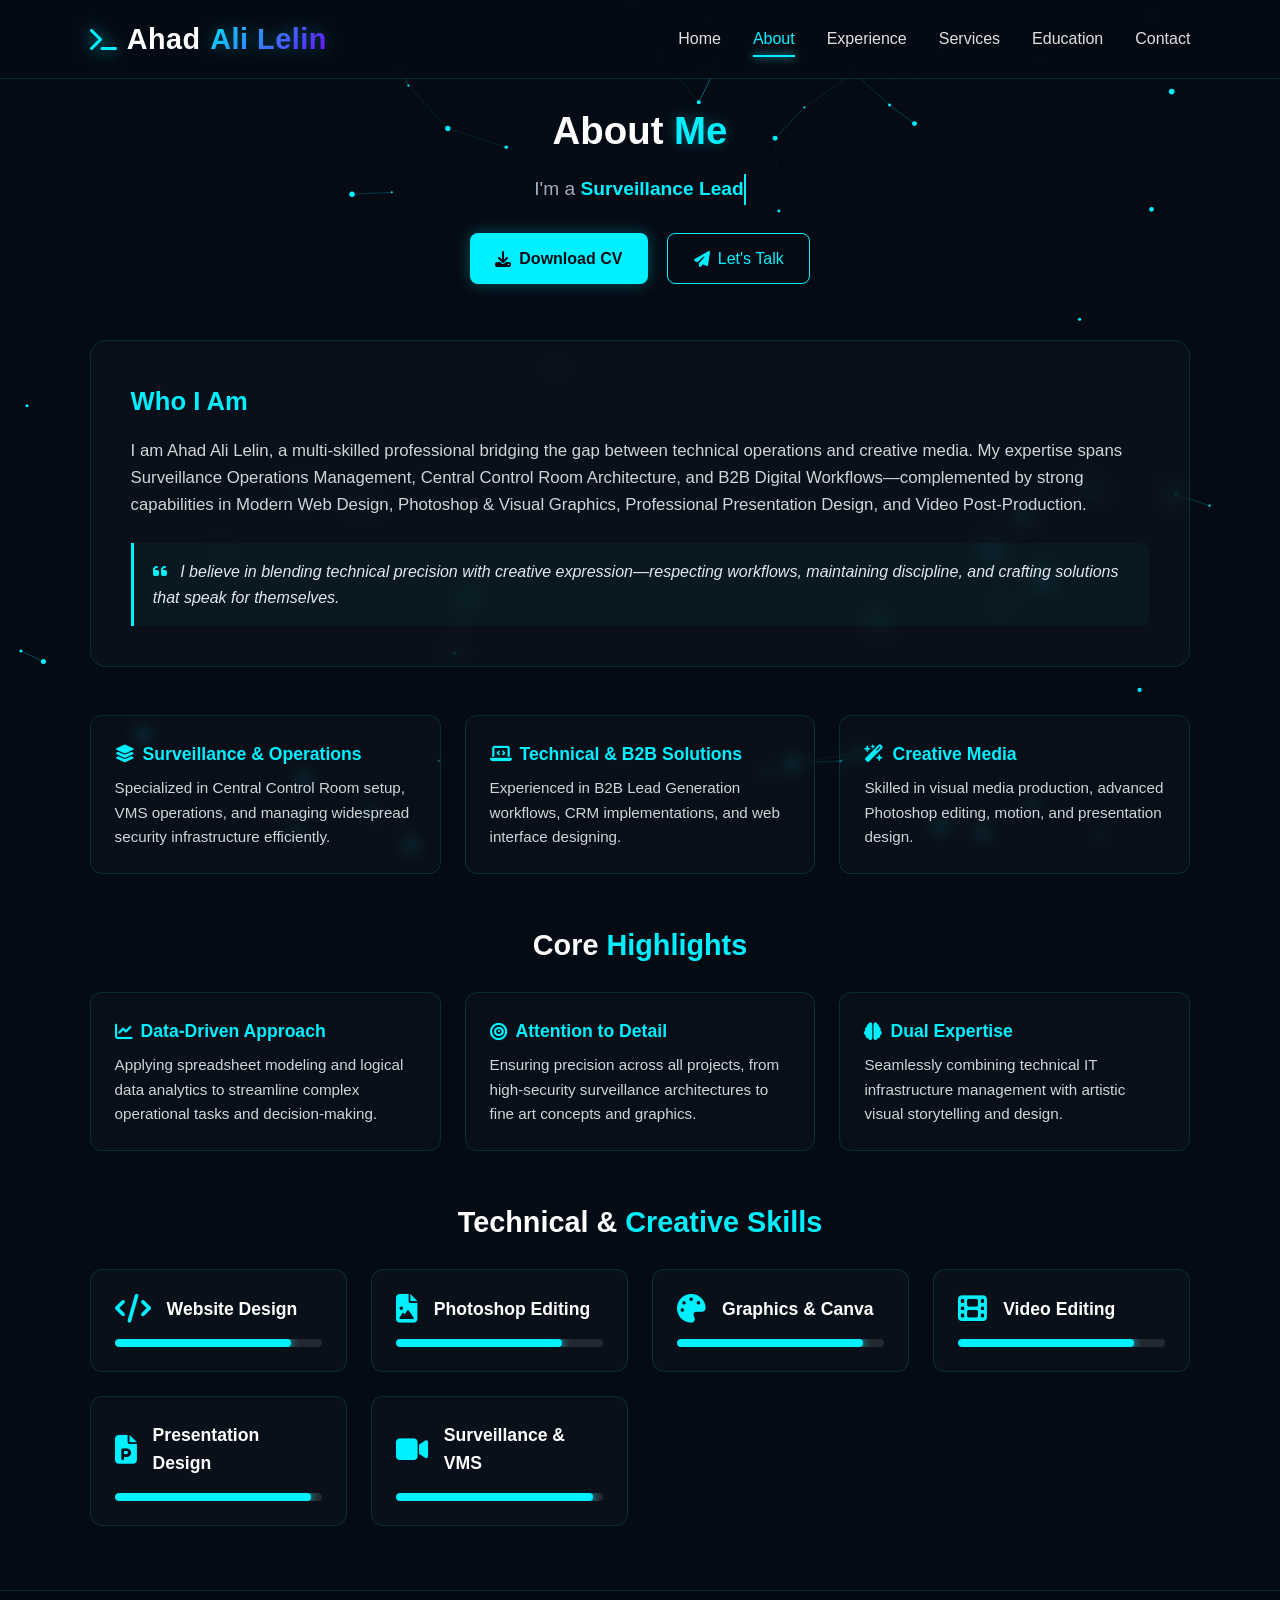
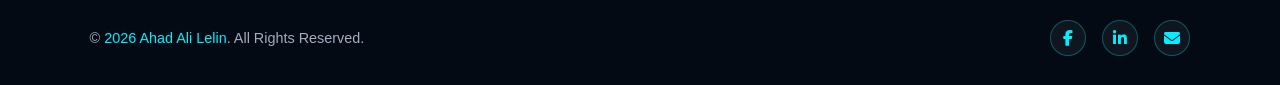
==== commit bb3485a7: "Update about.html" ====
--- a/about.html
+++ b/about.html
@@ -74,7 +74,7 @@
         .heading span { color: #00f0ff; text-shadow: 0 0 15px rgba(0, 240, 255, 0.3); }
         
         /* Dynamic Typewriter Sub-heading */
-        .sub-heading { text-align: center; color: #a0aec0; margin-bottom: 1.5rem; font-size: 1.1rem; min-height: 1.6em; }
+        .sub-heading { text-align: center; color: #a0aec0; margin-bottom: 1.5rem; font-size: 1.2rem; min-height: 1.8em; }
         .typed-text { color: #00f0ff; font-weight: 600; }
         .cursor { display: inline-block; width: 2px; background-color: #00f0ff; animation: blink 0.7s infinite; }
         @keyframes blink { 0%, 100% { opacity: 1; } 50% { opacity: 0; } }
@@ -84,7 +84,7 @@
         .btn-cv { background: #00f0ff; color: #050b14; padding: 0.75rem 1.6rem; border-radius: 8px; font-weight: 600; text-decoration: none; box-shadow: 0 0 15px rgba(0, 240, 255, 0.3); transition: all 0.3s ease; display: inline-flex; align-items: center; gap: 0.5rem; }
         .btn-cv:hover { transform: translateY(-3px); box-shadow: 0 0 25px rgba(0, 240, 255, 0.6); }
         .btn-talk { border: 1px solid #00f0ff; color: #00f0ff; padding: 0.75rem 1.6rem; border-radius: 8px; font-weight: 500; text-decoration: none; transition: all 0.3s ease; display: inline-flex; align-items: center; gap: 0.5rem; }
-        .btn-talk:hover { background: rgba(0, 240, 255, 0.1); transform: translateY(-3px); }
+        .btn-talk:hover { background: rgba(0, 240, 255, 0.1); transform: translateY(-3px); box-shadow: 0 0 15px rgba(0, 240, 255, 0.2); }
 
         .about-content {
             background: rgba(255, 255, 255, 0.025);
@@ -294,7 +294,7 @@
         <h2 class="heading">About <span>Me</span></h2>
         
         <!-- Typewriter Animated Text -->
-        <p class="sub-heading">I am a <span class="typed-text" id="typed-text"></span><span class="cursor">&nbsp;</span></p>
+        <p class="sub-heading">I'm a <span class="typed-text" id="typed-text"></span><span class="cursor">&nbsp;</span></p>
 
         <!-- CTA Buttons -->
         <div class="cta-buttons">
@@ -425,7 +425,7 @@
             menuIcon.classList.toggle('fa-xmark');
         });
 
-        /* Dynamic Typewriter Effect */
+        /* Dynamic Typewriter Effect - Exact Match with Home */
         const words = ["Surveillance Lead", "IT Specialist", "Creative Visual Content Creator"];
         let wordIndex = 0;
         let charIndex = 0;
@@ -445,7 +445,7 @@
             let typeSpeed = isDeleting ? 40 : 80;
 
             if (!isDeleting && charIndex === currentWord.length) {
-                typeSpeed = 2000; // Pause at full word
+                typeSpeed = 2000;
                 isDeleting = true;
             } else if (isDeleting && charIndex === 0) {
                 isDeleting = false;
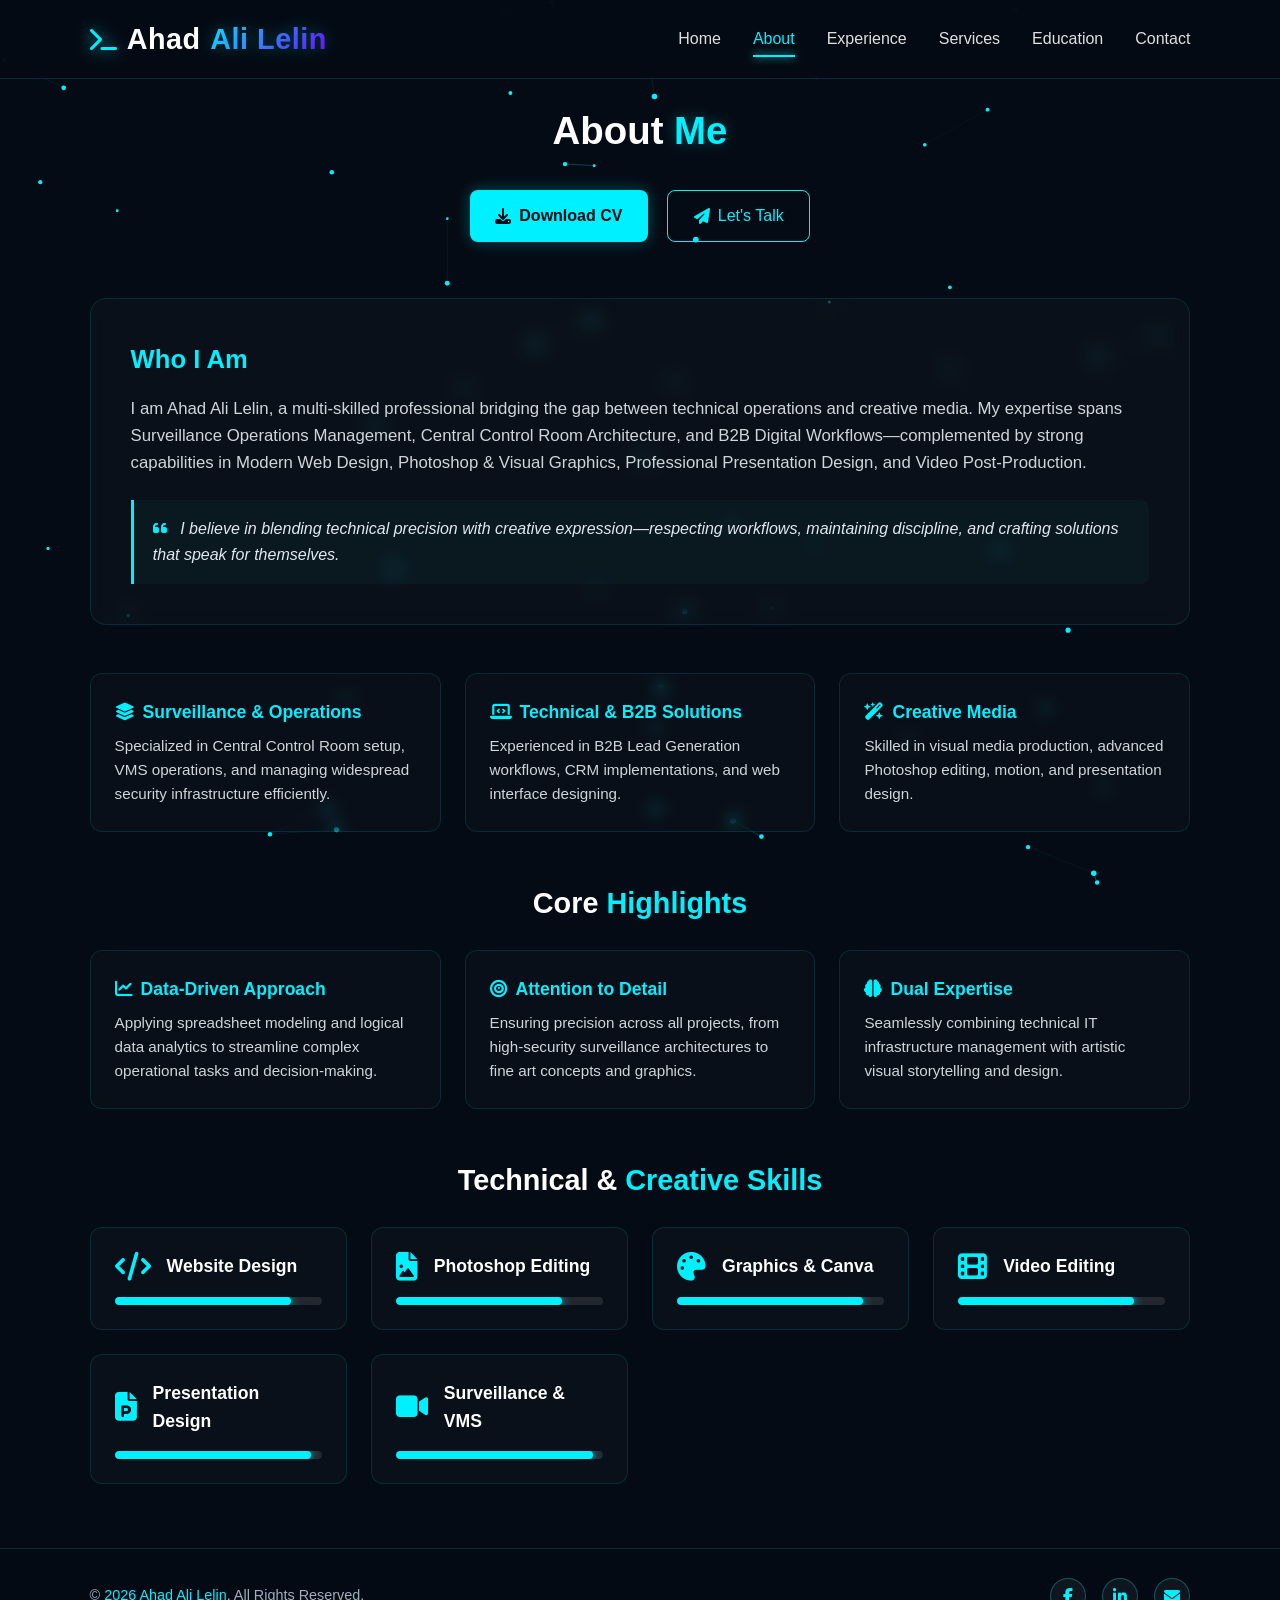
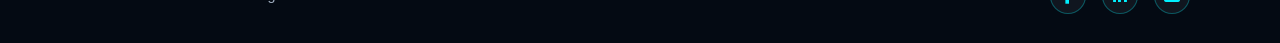
==== commit 12425fa8: "Update about.html" ====
--- a/about.html
+++ b/about.html
@@ -70,14 +70,8 @@
             position: relative;
             z-index: 1;
         }
-        .heading { font-size: 2.4rem; text-align: center; margin-bottom: 0.8rem; font-weight: 700; }
+        .heading { font-size: 2.4rem; text-align: center; margin-bottom: 1.8rem; font-weight: 700; }
         .heading span { color: #00f0ff; text-shadow: 0 0 15px rgba(0, 240, 255, 0.3); }
-        
-        /* Dynamic Typewriter Sub-heading */
-        .sub-heading { text-align: center; color: #a0aec0; margin-bottom: 1.5rem; font-size: 1.2rem; min-height: 1.8em; }
-        .typed-text { color: #00f0ff; font-weight: 600; }
-        .cursor { display: inline-block; width: 2px; background-color: #00f0ff; animation: blink 0.7s infinite; }
-        @keyframes blink { 0%, 100% { opacity: 1; } 50% { opacity: 0; } }
 
         /* CTA Buttons Style */
         .cta-buttons { display: flex; gap: 1.2rem; justify-content: center; margin-bottom: 3.5rem; }
@@ -292,9 +286,6 @@
     <!-- Main Content -->
     <main class="main-content">
         <h2 class="heading">About <span>Me</span></h2>
-        
-        <!-- Typewriter Animated Text -->
-        <p class="sub-heading">I'm a <span class="typed-text" id="typed-text"></span><span class="cursor">&nbsp;</span></p>
 
         <!-- CTA Buttons -->
         <div class="cta-buttons">
@@ -424,38 +415,6 @@
             navbar.classList.toggle('active');
             menuIcon.classList.toggle('fa-xmark');
         });
-
-        /* Dynamic Typewriter Effect - Exact Match with Home */
-        const words = ["Surveillance Lead", "IT Specialist", "Creative Visual Content Creator"];
-        let wordIndex = 0;
-        let charIndex = 0;
-        let isDeleting = false;
-        const typedTextElement = document.getElementById("typed-text");
-
-        function typeEffect() {
-            const currentWord = words[wordIndex];
-            if (isDeleting) {
-                typedTextElement.textContent = currentWord.substring(0, charIndex - 1);
-                charIndex--;
-            } else {
-                typedTextElement.textContent = currentWord.substring(0, charIndex + 1);
-                charIndex++;
-            }
-
-            let typeSpeed = isDeleting ? 40 : 80;
-
-            if (!isDeleting && charIndex === currentWord.length) {
-                typeSpeed = 2000;
-                isDeleting = true;
-            } else if (isDeleting && charIndex === 0) {
-                isDeleting = false;
-                wordIndex = (wordIndex + 1) % words.length;
-                typeSpeed = 500;
-            }
-
-            setTimeout(typeEffect, typeSpeed);
-        }
-        document.addEventListener("DOMContentLoaded", typeEffect);
 
         /* Canvas Background Animation */
         const canvas = document.getElementById('bg-canvas');
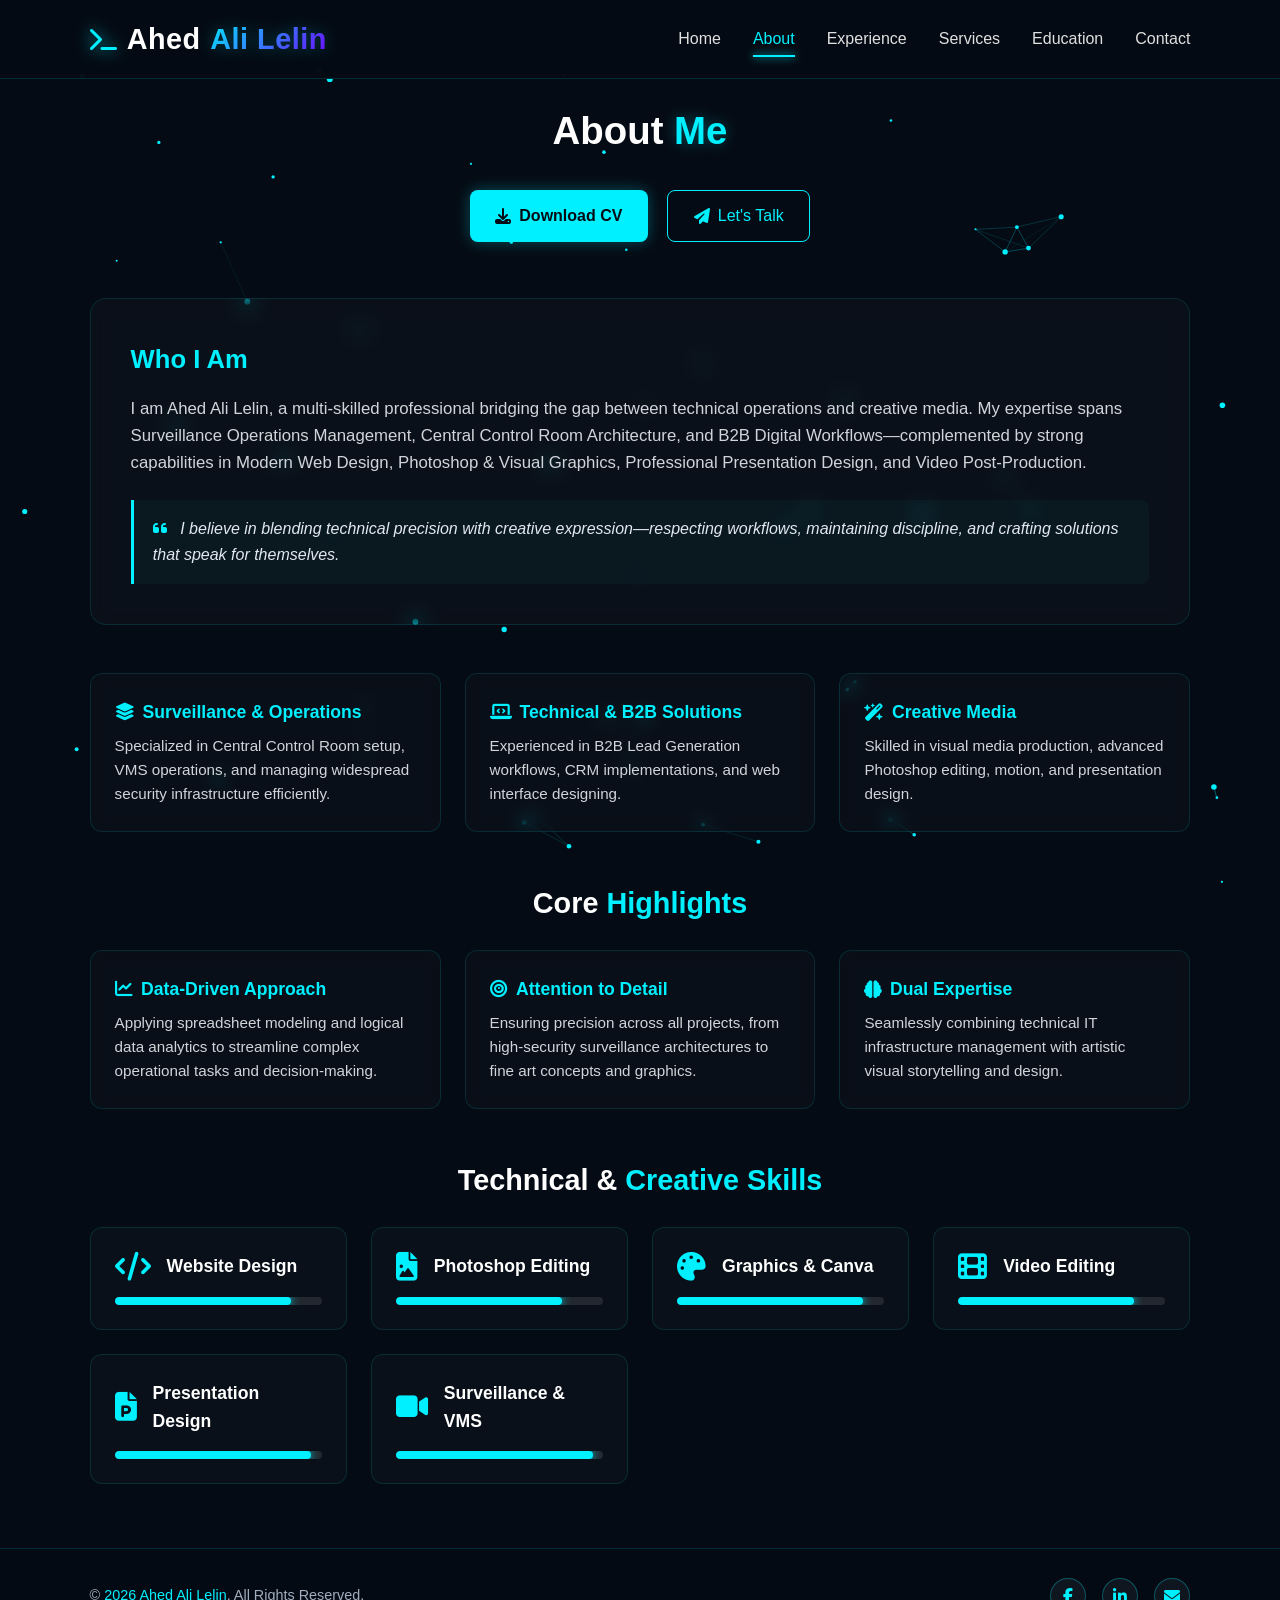
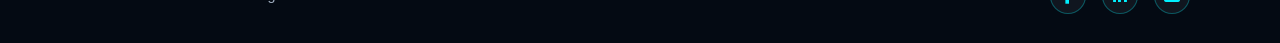
==== commit 904bd385: "Update about.html" ====
--- a/about.html
+++ b/about.html
@@ -3,7 +3,7 @@
 <head>
     <meta charset="UTF-8">
     <meta name="viewport" content="width=device-width, initial-scale=1.0">
-    <title>About - Ahad Ali Lelin</title>
+    <title>About - Ahed Ali Lelin</title>
     <!-- Font Awesome Icons -->
     <link rel="stylesheet" href="https://cdnjs.cloudflare.com/ajax/libs/font-awesome/6.4.2/css/all.min.css">
     <style>
@@ -270,7 +270,7 @@
     <!-- Navigation Header -->
     <header class="header">
         <a href="index.html" class="logo">
-            <i class="fa-solid fa-terminal logo-icon"></i> Ahad<span class="logo-accent"> Ali Lelin</span>
+            <i class="fa-solid fa-terminal logo-icon"></i> Ahed<span class="logo-accent"> Ali Lelin</span>
         </a>
         <i class="fa-solid fa-bars" id="menu-icon"></i>
         <nav class="navbar" id="navbar">
@@ -289,14 +289,14 @@
 
         <!-- CTA Buttons -->
         <div class="cta-buttons">
-            <a href="Ahad_Ali_Lelin_CV.pdf" download="Ahad_Ali_Lelin_CV.pdf" class="btn-cv"><i class="fa-solid fa-download"></i> Download CV</a>
+            <a href="Ahed_Ali_Lelin_CV.pdf" download="Ahed_Ali_Lelin_CV.pdf" class="btn-cv"><i class="fa-solid fa-download"></i> Download CV</a>
             <a href="contact.html" class="btn-talk"><i class="fa-solid fa-paper-plane"></i> Let's Talk</a>
         </div>
 
         <!-- Who I Am & Philosophy -->
         <div class="about-content">
             <h3>Who I Am</h3>
-            <p>I am Ahad Ali Lelin, a multi-skilled professional bridging the gap between technical operations and creative media. My expertise spans Surveillance Operations Management, Central Control Room Architecture, and B2B Digital Workflows—complemented by strong capabilities in Modern Web Design, Photoshop & Visual Graphics, Professional Presentation Design, and Video Post-Production.</p>
+            <p>I am Ahed Ali Lelin, a multi-skilled professional bridging the gap between technical operations and creative media. My expertise spans Surveillance Operations Management, Central Control Room Architecture, and B2B Digital Workflows—complemented by strong capabilities in Modern Web Design, Photoshop & Visual Graphics, Professional Presentation Design, and Video Post-Production.</p>
             
             <div class="philosophy-quote">
                 <i class="fa-solid fa-quote-left" style="color: #00f0ff; margin-right: 0.5rem;"></i>
@@ -395,7 +395,7 @@
     <!-- Footer Section -->
     <footer class="footer">
         <div class="footer-content">
-            <p class="footer-text">&copy; <span id="year"></span> <span>Ahad Ali Lelin</span>. All Rights Reserved.</p>
+            <p class="footer-text">&copy; <span id="year"></span> <span>Ahed Ali Lelin</span>. All Rights Reserved.</p>
             <div class="footer-socials">
                 <a href="https://www.facebook.com/ahedali.co" target="_blank" rel="noopener noreferrer" aria-label="Facebook"><i class="fa-brands fa-facebook-f"></i></a>
                 <a href="https://www.linkedin.com/in/ahed-ali-1a391a42a" target="_blank" rel="noopener noreferrer" aria-label="LinkedIn"><i class="fa-brands fa-linkedin-in"></i></a>
